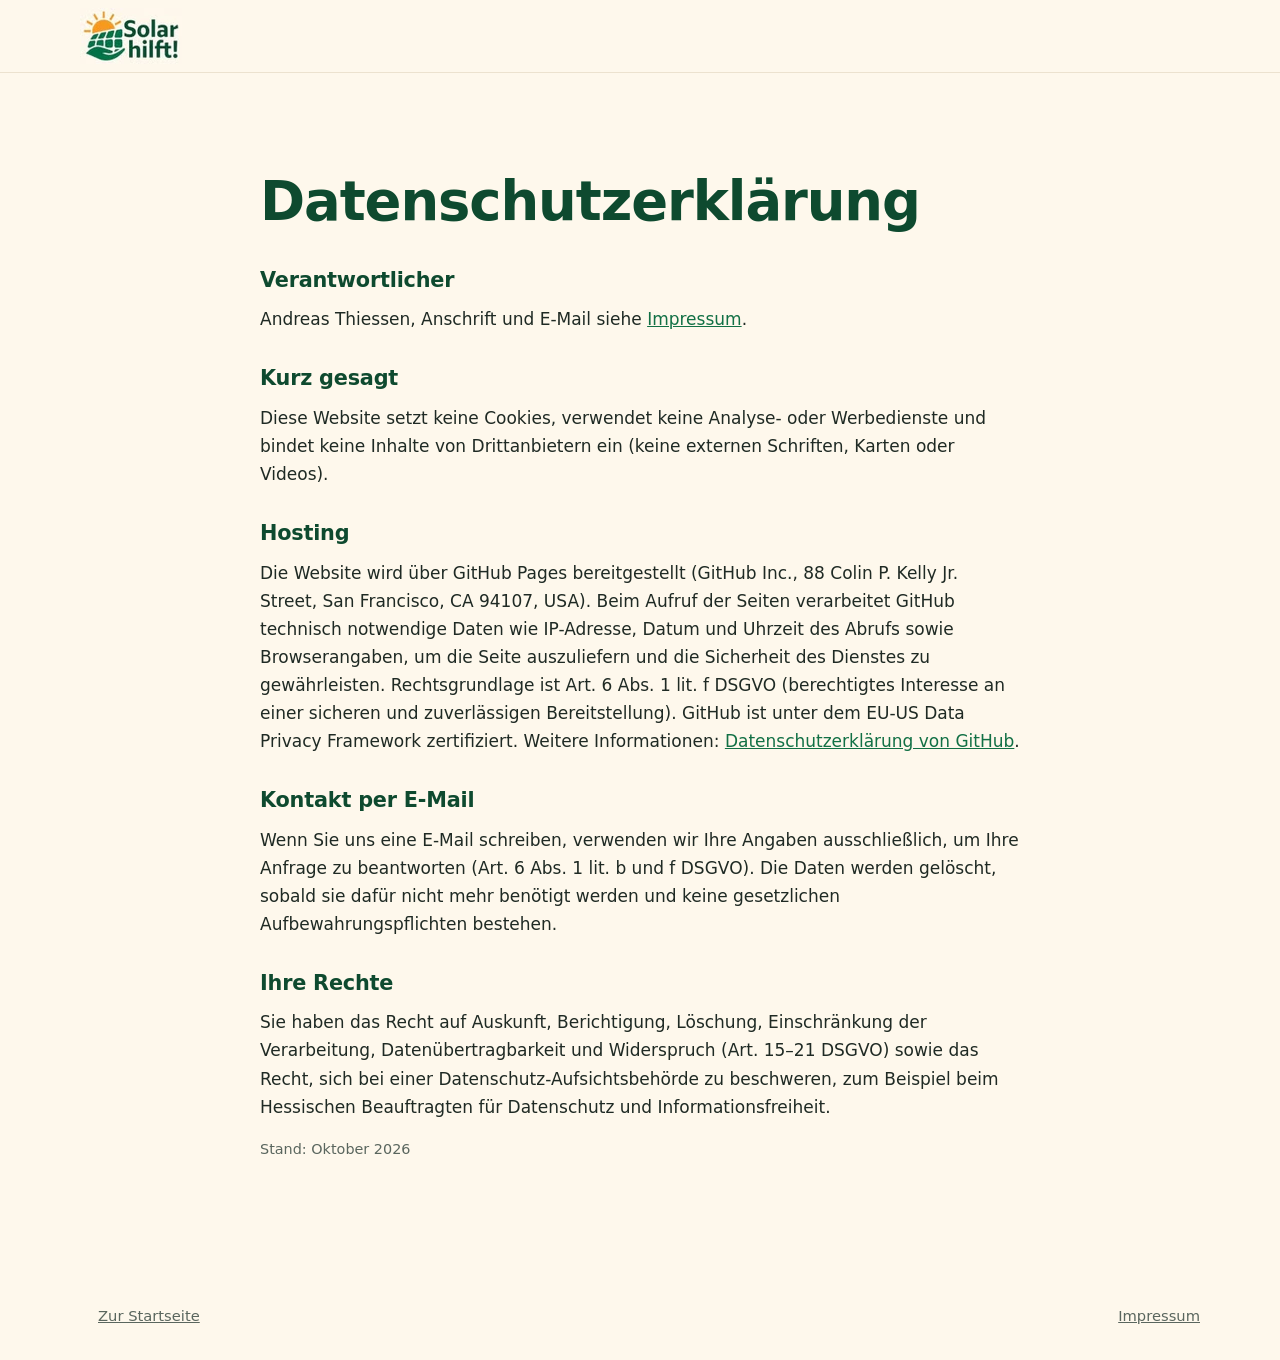
==== datenschutz.html @ 489e3f4d "Solar hilft! – erste Fassung der Website Co-Authored-By: Claude Opus 5.5 (1M context) <noreply@anthr" ====
<!doctype html>
<html lang="de">
<head>
<meta charset="utf-8">
<meta name="viewport" content="width=device-width, initial-scale=1">
<title>Datenschutz – Solar hilft!</title>
<meta name="robots" content="noindex">
<link rel="icon" href="favicon.png" type="image/png">
<link rel="apple-touch-icon" href="apple-touch-icon.png">
<link rel="stylesheet" href="stil.css">
</head>
<body>
<header class="kopf"><div class="rahmen"><a class="marke" href="index.html"><img src="bilder/logo.webp" alt="Solar hilft!" width="102" height="56"></a></div></header>
<main><section><div class="rahmen rechtstext">
<h1>Datenschutzerklärung</h1>

<h2>Verantwortlicher</h2>
<p>Andreas Thiessen, Anschrift und E-Mail siehe <a href="impressum.html">Impressum</a>.</p>

<h2>Kurz gesagt</h2>
<p>Diese Website setzt keine Cookies, verwendet keine Analyse- oder Werbedienste und bindet keine Inhalte von Drittanbietern ein (keine externen Schriften, Karten oder Videos).</p>

<h2>Hosting</h2>
<p>Die Website wird über GitHub Pages bereitgestellt (GitHub Inc., 88 Colin P. Kelly Jr. Street, San Francisco, CA 94107, USA). Beim Aufruf der Seiten verarbeitet GitHub technisch notwendige Daten wie IP-Adresse, Datum und Uhrzeit des Abrufs sowie Browserangaben, um die Seite auszuliefern und die Sicherheit des Dienstes zu gewährleisten. Rechtsgrundlage ist Art. 6 Abs. 1 lit. f DSGVO (berechtigtes Interesse an einer sicheren und zuverlässigen Bereitstellung). GitHub ist unter dem EU-US Data Privacy Framework zertifiziert. Weitere Informationen: <a href="https://docs.github.com/de/site-policy/privacy-policies/github-general-privacy-statement">Datenschutzerklärung von GitHub</a>.</p>

<h2>Kontakt per E-Mail</h2>
<p>Wenn Sie uns eine E-Mail schreiben, verwenden wir Ihre Angaben ausschließlich, um Ihre Anfrage zu beantworten (Art. 6 Abs. 1 lit. b und f DSGVO). Die Daten werden gelöscht, sobald sie dafür nicht mehr benötigt werden und keine gesetzlichen Aufbewahrungspflichten bestehen.</p>

<h2>Ihre Rechte</h2>
<p>Sie haben das Recht auf Auskunft, Berichtigung, Löschung, Einschränkung der Verarbeitung, Datenübertragbarkeit und Widerspruch (Art. 15–21 DSGVO) sowie das Recht, sich bei einer Datenschutz-Aufsichtsbehörde zu beschweren, zum Beispiel beim Hessischen Beauftragten für Datenschutz und Informationsfreiheit.</p>

<p style="color:var(--leise);font-size:.9rem">Stand: Oktober 2026</p>
</div></section></main>
<footer class="fuss"><div class="rahmen"><a href="index.html">Zur Startseite</a><span><a href="impressum.html">Impressum</a></span></div></footer>
</body>
</html>
---- stil.css ----
:root {
  /* Farben aus dem Instagram-Logo @solarhilft */
  --sonne: #f2931a;
  --sonne-hell: #fdefd6;
  --tief: #0e4a2f;
  --tief-2: #127045;
  --text: #1f2a24;
  --leise: #5a665e;
  --flaeche: #ffffff;
  --grund: #fef8ec;
  --linie: #ece2cf;
  --radius: 14px;
  --breite: 1120px;
}

* { box-sizing: border-box; }
html { scroll-behavior: smooth; }
body {
  margin: 0;
  background: var(--grund);
  color: var(--text);
  font: 17px/1.65 "Segoe UI", system-ui, -apple-system, Roboto, "Helvetica Neue", Arial, sans-serif;
}
img { max-width: 100%; height: auto; display: block; }
a { color: var(--tief-2); }
h1, h2, h3 { color: var(--tief); line-height: 1.2; margin: 0 0 .6em; }
h1 { font-size: clamp(2.1rem, 5vw, 3.4rem); letter-spacing: -.02em; }
h2 { font-size: clamp(1.6rem, 3.4vw, 2.3rem); letter-spacing: -.01em; }
h3 { font-size: 1.15rem; }
p { margin: 0 0 1em; }

.rahmen { width: min(var(--breite), 100% - 32px); margin-inline: auto; }
section { padding: clamp(56px, 8vw, 96px) 0; }
.abschnitt-weiss { background: var(--flaeche); }
.dachzeile {
  display: inline-block; font-size: .8rem; font-weight: 700; letter-spacing: .12em;
  text-transform: uppercase; color: var(--sonne); margin-bottom: .8em;
}
.einleitung { font-size: 1.15rem; color: var(--leise); max-width: 46em; }

/* Kopf */
.kopf {
  position: sticky; top: 0; z-index: 10; background: rgba(254, 248, 236, .95);
  backdrop-filter: blur(8px); border-bottom: 1px solid var(--linie);
}
.kopf .rahmen { display: flex; align-items: center; justify-content: space-between; height: 72px; gap: 16px; }
.marke { display: flex; align-items: center; }
.marke img { height: 56px; width: auto; }
.navi { display: flex; gap: 22px; }
.navi a { color: var(--text); text-decoration: none; font-weight: 600; font-size: .95rem; }
.navi a:hover { color: var(--tief-2); }
@media (max-width: 760px) { .navi { display: none; } }

.knopf {
  display: inline-block; padding: 13px 24px; border-radius: 999px; font-weight: 700;
  text-decoration: none; background: var(--sonne); color: #2a1a00; border: 2px solid var(--sonne);
}
.knopf:hover { background: #dc8210; border-color: #dc8210; }
.knopf.leer { background: transparent; color: var(--tief); border-color: var(--tief); }
.knopf.leer:hover { background: var(--tief); color: #fff; }

/* Bühne */
.buehne { padding-top: clamp(40px, 6vw, 72px); }
.buehne .rahmen.oben { display: grid; grid-template-columns: 1.15fr .85fr; gap: clamp(28px, 5vw, 64px); align-items: center; }
.buehne p { font-size: 1.2rem; color: var(--leise); max-width: 34em; }
.knoepfe { display: flex; flex-wrap: wrap; gap: 12px; margin-top: 1.6em; }
.buehnenbild { position: relative; }
.buehnenbild img { border-radius: 22px; aspect-ratio: 4 / 5; object-fit: cover; width: 100%; box-shadow: 0 24px 60px -24px rgba(14, 74, 47, .45); }
.buehnenbild figcaption {
  position: absolute; left: 16px; bottom: 16px; right: 16px; background: rgba(255, 255, 255, .93);
  border-radius: 12px; padding: 10px 14px; font-size: .9rem; color: var(--text);
}
@media (max-width: 860px) { .buehne .rahmen.oben { grid-template-columns: 1fr; } .buehnenbild { max-width: 440px; } }

/* Kennzahlen */
.zahlen { display: grid; grid-template-columns: repeat(4, 1fr); gap: 16px; margin-top: 56px; }
.zahl { background: var(--flaeche); border: 1px solid var(--linie); border-radius: var(--radius); padding: 20px; }
.zahl strong { display: block; font-size: 1.9rem; color: var(--tief); line-height: 1.1; }
.zahl span { color: var(--leise); font-size: .92rem; }
@media (max-width: 760px) { .zahlen { grid-template-columns: repeat(2, 1fr); } .zahl strong { font-size: 1.45rem; } }

/* Zwei Spalten */
.zweispaltig { display: grid; grid-template-columns: 1fr 1fr; gap: clamp(28px, 5vw, 64px); align-items: start; }
@media (max-width: 860px) { .zweispaltig { grid-template-columns: 1fr; } }

.leitsaetze { display: grid; grid-template-columns: repeat(2, 1fr); gap: 16px; }
.leitsatz { background: var(--grund); border-radius: var(--radius); padding: 22px; border-left: 4px solid var(--sonne); }
.leitsatz p { margin: 0; color: var(--leise); font-size: .97rem; }
@media (max-width: 560px) { .leitsaetze { grid-template-columns: 1fr; } }

/* Zeitleiste */
.zeitleiste { list-style: none; margin: 0; padding: 0; border-left: 3px solid var(--linie); }
.zeitleiste li { position: relative; padding: 0 0 26px 26px; }
.zeitleiste li::before {
  content: ""; position: absolute; left: -9px; top: 5px; width: 15px; height: 15px;
  border-radius: 50%; background: var(--flaeche); border: 3px solid var(--sonne);
}
.zeitleiste li.fertig::before { background: var(--sonne); }
.zeitleiste time { font-weight: 700; color: var(--tief); display: block; }
.zeitleiste p { margin: 0; color: var(--leise); }

.galerie { display: grid; grid-template-columns: repeat(4, 1fr); gap: 12px; margin-top: 40px; }
.galerie figure { margin: 0; }
.galerie img { border-radius: 12px; aspect-ratio: 3 / 4; object-fit: cover; width: 100%; }
.galerie figcaption { font-size: .85rem; color: var(--leise); margin-top: 6px; }
@media (max-width: 760px) { .galerie { grid-template-columns: repeat(2, 1fr); } }

/* Technik */
.technik { list-style: none; margin: 0; padding: 0; background: var(--flaeche); border: 1px solid var(--linie); border-radius: var(--radius); }
.technik li { padding: 14px 18px 14px 44px; border-bottom: 1px solid var(--linie); position: relative; color: var(--leise); }
.technik li:last-child { border-bottom: 0; }
.technik li::before { content: ""; position: absolute; left: 18px; top: 22px; width: 10px; height: 10px; border-radius: 50%; background: var(--sonne); }
.technik strong { color: var(--tief); }

/* Kosten */
.kosten { width: 100%; border-collapse: collapse; background: var(--flaeche); border-radius: var(--radius); overflow: hidden; border: 1px solid var(--linie); }
.kosten td { padding: 14px 18px; border-bottom: 1px solid var(--linie); }
.kosten td:last-child { text-align: right; font-variant-numeric: tabular-nums; white-space: nowrap; font-weight: 600; }
.kosten tr:last-child td { border-bottom: 0; background: var(--sonne-hell); font-weight: 700; }
.kosten small { display: block; color: var(--leise); font-weight: 400; }

/* Schritte */
.schritte { counter-reset: schritt; display: grid; grid-template-columns: repeat(3, 1fr); gap: 16px; list-style: none; padding: 0; margin: 0; }
.schritte li { counter-increment: schritt; background: var(--flaeche); border: 1px solid var(--linie); border-radius: var(--radius); padding: 22px; }
.schritte li::before {
  content: counter(schritt); display: grid; place-items: center; width: 34px; height: 34px; border-radius: 50%;
  background: var(--tief); color: #fff; font-weight: 700; margin-bottom: 12px;
}
.schritte p { margin: 0; color: var(--leise); font-size: .96rem; }
@media (max-width: 860px) { .schritte { grid-template-columns: 1fr 1fr; } }
@media (max-width: 560px) { .schritte { grid-template-columns: 1fr; } }

/* Partner */
.partner { display: grid; grid-template-columns: repeat(3, 1fr); gap: 16px; }
.partnerkarte { background: var(--flaeche); border: 1px solid var(--linie); border-radius: var(--radius); padding: 24px; }
.partnerkarte .rolle { font-size: .8rem; font-weight: 700; text-transform: uppercase; letter-spacing: .08em; color: var(--sonne); }
.partnerkarte p { margin: 0; color: var(--leise); font-size: .96rem; }
@media (max-width: 860px) { .partner { grid-template-columns: 1fr; } }

/* Unterstützen */
.mitmachen { background: var(--tief); color: #e6f1ea; }
.mitmachen h2, .mitmachen h3 { color: #fff; }
.mitmachen .einleitung { color: #c3dacb; }
.wege { display: grid; grid-template-columns: repeat(3, 1fr); gap: 16px; margin-top: 32px; }
.weg { background: rgba(255, 255, 255, .07); border: 1px solid rgba(255, 255, 255, .16); border-radius: var(--radius); padding: 24px; }
.weg p { color: #c3dacb; margin-bottom: 0; }
.weg a { color: var(--sonne); font-weight: 700; }
.hinweis { margin-top: 28px; font-size: .92rem; color: #a5c4b0; }
@media (max-width: 860px) { .wege { grid-template-columns: 1fr; } }

/* Fuß */
.fuss { padding: 32px 0; font-size: .92rem; color: var(--leise); }
.fuss .rahmen { display: flex; flex-wrap: wrap; justify-content: space-between; gap: 12px; }
.fuss a { color: var(--leise); margin-left: 18px; }

/* Rechtstexte */
.rechtstext { max-width: 760px; }
.rechtstext h2 { font-size: 1.3rem; margin-top: 1.6em; }

.platzhalter { background: #ffe9a8; padding: 0 4px; border-radius: 4px; }
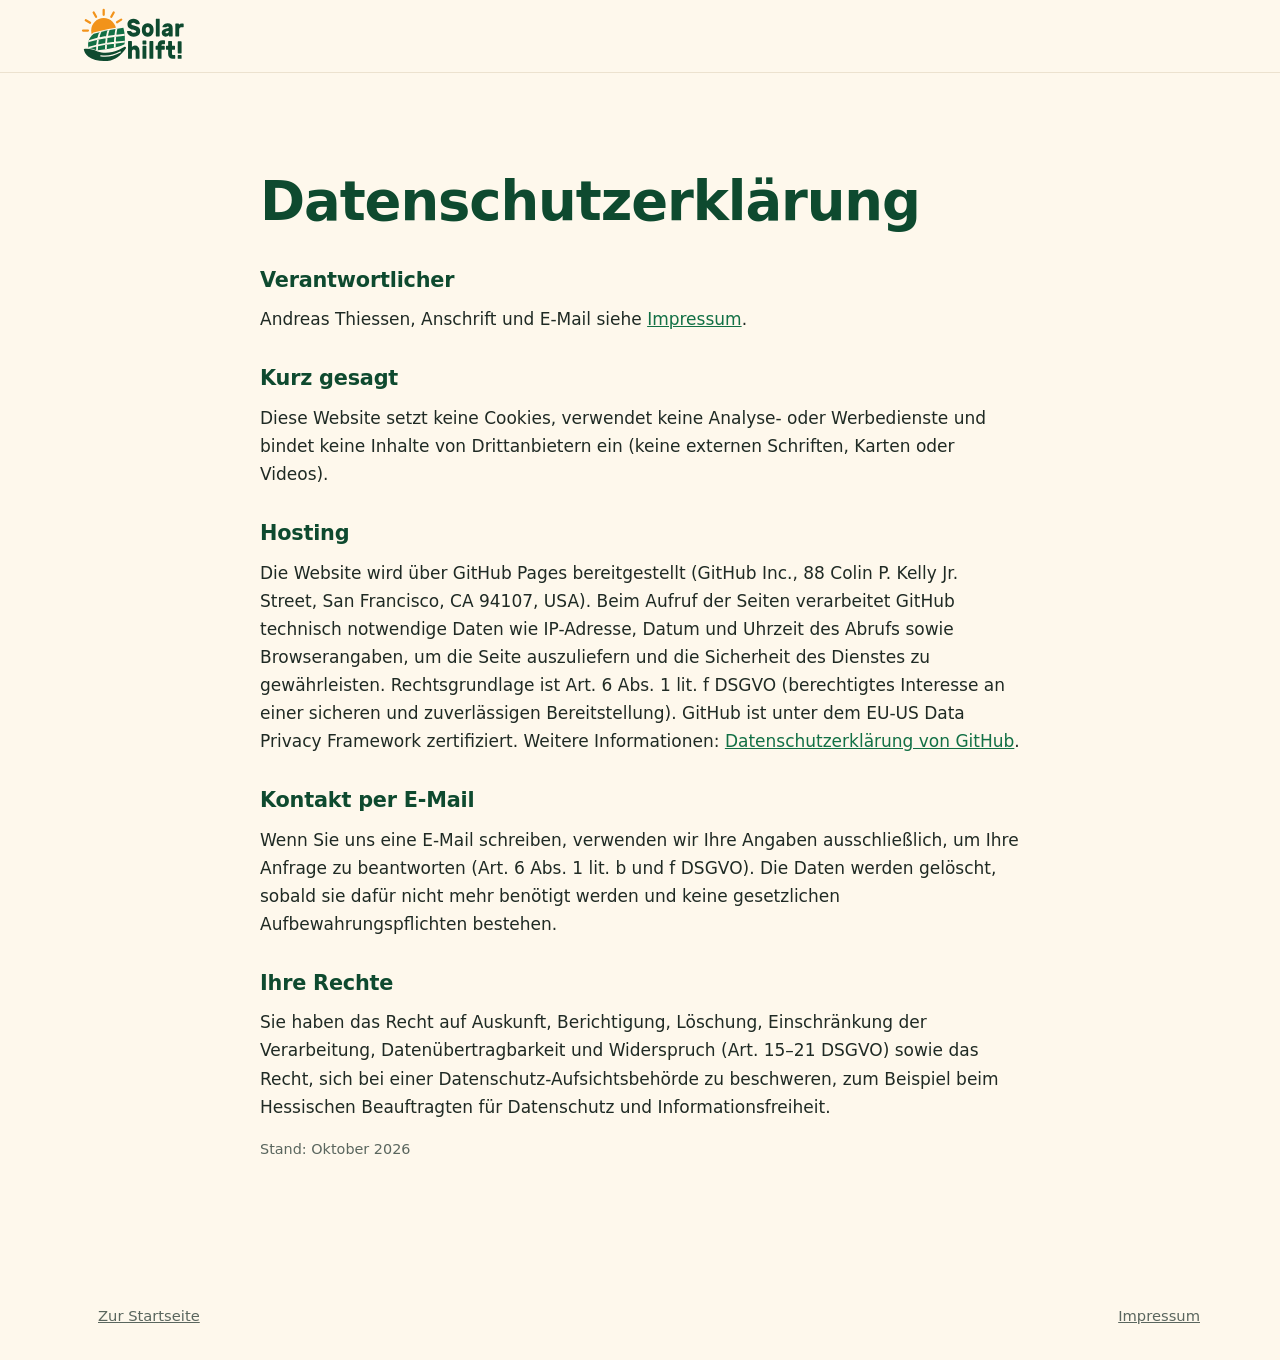
==== commit 168781d1: "Logo als Vektor (SVG) statt 150-px-Bild, Favicon neu Co-Authored-By: Claude Opus 5.5 (1M context) <n" ====
--- a/datenschutz.html
+++ b/datenschutz.html
@@ -5,12 +5,13 @@
 <meta name="viewport" content="width=device-width, initial-scale=1">
 <title>Datenschutz – Solar hilft!</title>
 <meta name="robots" content="noindex">
+<link rel="icon" href="favicon.svg" type="image/svg+xml">
 <link rel="icon" href="favicon.png" type="image/png">
 <link rel="apple-touch-icon" href="apple-touch-icon.png">
 <link rel="stylesheet" href="stil.css">
 </head>
 <body>
-<header class="kopf"><div class="rahmen"><a class="marke" href="index.html"><img src="bilder/logo.webp" alt="Solar hilft!" width="102" height="56"></a></div></header>
+<header class="kopf"><div class="rahmen"><a class="marke" href="index.html"><img src="bilder/logo.svg" alt="Solar hilft!" width="108" height="56"></a></div></header>
 <main><section><div class="rahmen rechtstext">
 <h1>Datenschutzerklärung</h1>
 
